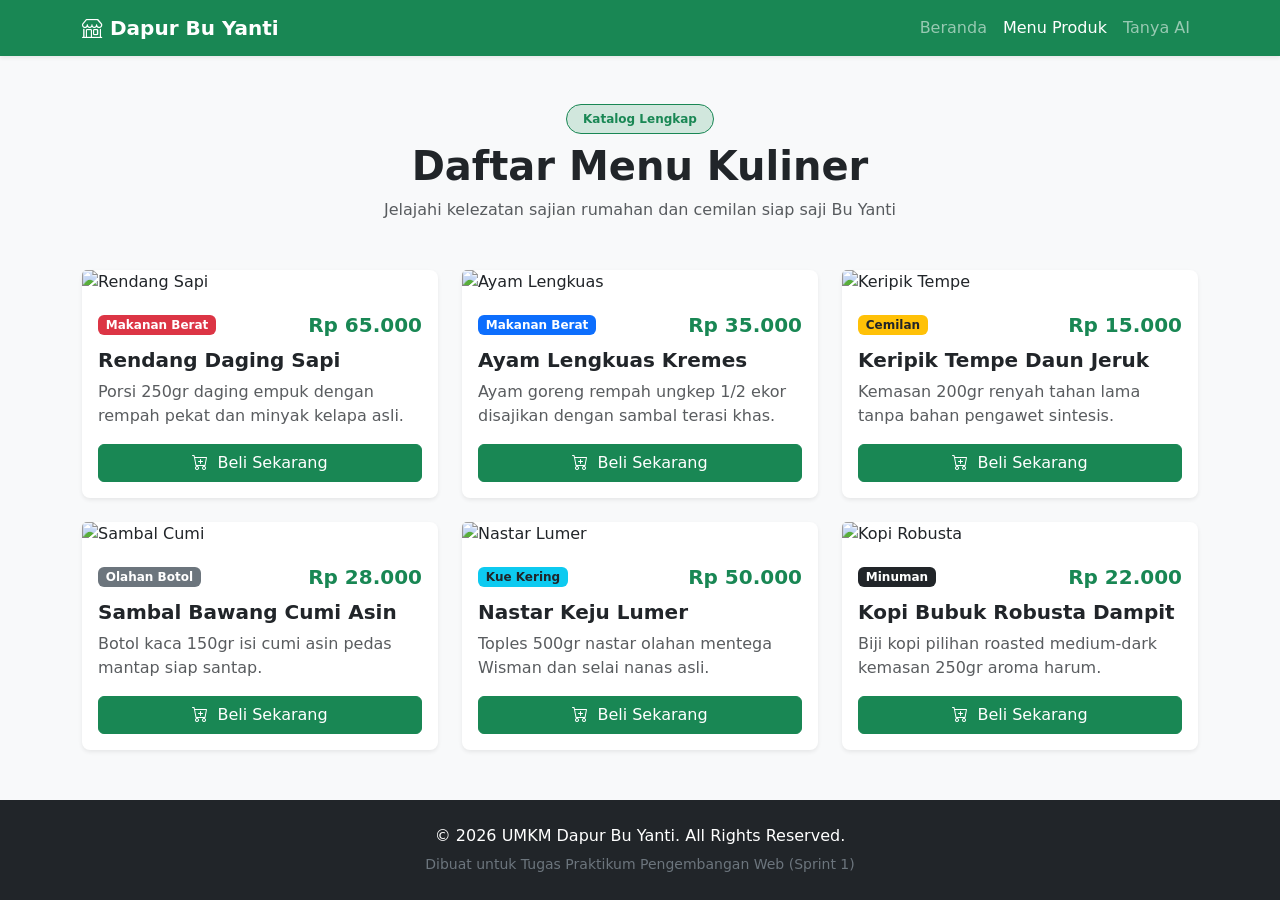
==== menu.html @ 07a36535 "Add home page layout dan custom styles" ====
<!DOCTYPE html>
<html lang="id">
<head>
    <meta charset="UTF-8">
    <meta name="viewport" content="width=device-width, initial-scale=1.0">
    <title>Dapur Bu Yanti - Menu Produk</title>
    <!-- Bootstrap 5 CDN CSS -->
    <link href="https://cdn.jsdelivr.net/npm/bootstrap@5.3.3/dist/css/bootstrap.min.css" rel="stylesheet">
    <!-- Bootstrap Icons -->
    <link rel="stylesheet" href="https://cdn.jsdelivr.net/npm/bootstrap-icons@1.11.3/font/bootstrap-icons.min.css">
    <!-- Custom CSS -->
    <link rel="stylesheet" href="style.css">
</head>
<body class="d-flex flex-column min-vh-100 bg-light">

    <!-- ======================================================== -->
    <!-- [NAVBAR IDENTIK - menu.html]                              -->
    <!-- Catatan: Class 'active' berpindah ke link Menu (menu.html)-->
    <!-- ======================================================== -->
    <header>
        <nav class="navbar navbar-expand-lg navbar-dark bg-success shadow-sm">
            <div class="container">
                <a class="navbar-brand fw-bold" href="index.html">
                    <i class="bi bi-shop me-2"></i>Dapur Bu Yanti
                </a>
                <button class="navbar-toggler" type="button" data-bs-toggle="collapse" data-bs-target="#navbarNav" aria-controls="navbarNav" aria-expanded="false" aria-label="Toggle navigation">
                    <span class="navbar-toggler-icon"></span>
                </button>
                <div class="collapse navbar-collapse" id="navbarNav">
                    <ul class="navbar-nav ms-auto">
                        <li class="nav-item">
                            <a class="nav-link" href="index.html">Beranda</a>
                        </li>
                        <li class="nav-item">
                            <a class="nav-link active" aria-current="page" href="menu.html">Menu Produk</a>
                        </li>
                        <li class="nav-item">
                            <a class="nav-link" href="tanya-ai.html">Tanya AI</a>
                        </li>
                    </ul>
                </div>
            </div>
        </nav>
    </header>

    <!-- Main Content -->
    <main class="flex-grow-1 container py-5">
        <div class="text-center mb-5">
            <span class="badge bg-success-subtle text-success border border-success px-3 py-2 rounded-pill fw-semibold">Katalog Lengkap</span>
            <h1 class="fw-bold mt-2 text-dark">Daftar Menu Kuliner</h1>
            <p class="text-muted">Jelajahi kelezatan sajian rumahan dan cemilan siap saji Bu Yanti</p>
        </div>

        <!-- Grid System Bootstrap (6 Item Produk Card) -->
        <div class="row g-4">
            <!-- Item 1 -->
            <div class="col-12 col-md-6 col-lg-4">
                <div class="card h-100 shadow-sm border-0 rounded-3">
                    <img src="https://images.unsplash.com/photo-1544025162-d76694265947?auto=format&fit=crop&w=600&q=80" class="card-img-top card-img-custom" alt="Rendang Sapi">
                    <div class="card-body d-flex flex-column">
                        <div class="d-flex justify-content-between align-items-center mb-2">
                            <span class="badge bg-danger">Makanan Berat</span>
                            <span class="fw-bold text-success fs-5">Rp 65.000</span>
                        </div>
                        <h5 class="card-title fw-bold">Rendang Daging Sapi</h5>
                        <p class="card-text text-muted flex-grow-1">Porsi 250gr daging empuk dengan rempah pekat dan minyak kelapa asli.</p>
                        <button class="btn btn-success w-100"><i class="bi bi-cart-plus me-1"></i> Beli Sekarang</button>
                    </div>
                </div>
            </div>

            <!-- Item 2 -->
            <div class="col-12 col-md-6 col-lg-4">
                <div class="card h-100 shadow-sm border-0 rounded-3">
                    <img src="https://images.unsplash.com/photo-1565557623262-b51c2513a641?auto=format&fit=crop&w=600&q=80" class="card-img-top card-img-custom" alt="Ayam Lengkuas">
                    <div class="card-body d-flex flex-column">
                        <div class="d-flex justify-content-between align-items-center mb-2">
                            <span class="badge bg-primary">Makanan Berat</span>
                            <span class="fw-bold text-success fs-5">Rp 35.000</span>
                        </div>
                        <h5 class="card-title fw-bold">Ayam Lengkuas Kremes</h5>
                        <p class="card-text text-muted flex-grow-1">Ayam goreng rempah ungkep 1/2 ekor disajikan dengan sambal terasi khas.</p>
                        <button class="btn btn-success w-100"><i class="bi bi-cart-plus me-1"></i> Beli Sekarang</button>
                    </div>
                </div>
            </div>

            <!-- Item 3 -->
            <div class="col-12 col-md-6 col-lg-4">
                <div class="card h-100 shadow-sm border-0 rounded-3">
                    <img src="https://images.unsplash.com/photo-1599488615731-7e5c2823ff28?auto=format&fit=crop&w=600&q=80" class="card-img-top card-img-custom" alt="Keripik Tempe">
                    <div class="card-body d-flex flex-column">
                        <div class="d-flex justify-content-between align-items-center mb-2">
                            <span class="badge bg-warning text-dark">Cemilan</span>
                            <span class="fw-bold text-success fs-5">Rp 15.000</span>
                        </div>
                        <h5 class="card-title fw-bold">Keripik Tempe Daun Jeruk</h5>
                        <p class="card-text text-muted flex-grow-1">Kemasan 200gr renyah tahan lama tanpa bahan pengawet sintesis.</p>
                        <button class="btn btn-success w-100"><i class="bi bi-cart-plus me-1"></i> Beli Sekarang</button>
                    </div>
                </div>
            </div>

            <!-- Item 4 -->
            <div class="col-12 col-md-6 col-lg-4">
                <div class="card h-100 shadow-sm border-0 rounded-3">
                    <img src="https://images.unsplash.com/photo-1541832676-9b763b0239ab?auto=format&fit=crop&w=600&q=80" class="card-img-top card-img-custom" alt="Sambal Cumi">
                    <div class="card-body d-flex flex-column">
                        <div class="d-flex justify-content-between align-items-center mb-2">
                            <span class="badge bg-secondary">Olahan Botol</span>
                            <span class="fw-bold text-success fs-5">Rp 28.000</span>
                        </div>
                        <h5 class="card-title fw-bold">Sambal Bawang Cumi Asin</h5>
                        <p class="card-text text-muted flex-grow-1">Botol kaca 150gr isi cumi asin pedas mantap siap santap.</p>
                        <button class="btn btn-success w-100"><i class="bi bi-cart-plus me-1"></i> Beli Sekarang</button>
                    </div>
                </div>
            </div>

            <!-- Item 5 -->
            <div class="col-12 col-md-6 col-lg-4">
                <div class="card h-100 shadow-sm border-0 rounded-3">
                    <img src="https://images.unsplash.com/photo-1509440159596-0249088772ff?auto=format&fit=crop&w=600&q=80" class="card-img-top card-img-custom" alt="Nastar Lumer">
                    <div class="card-body d-flex flex-column">
                        <div class="d-flex justify-content-between align-items-center mb-2">
                            <span class="badge bg-info text-dark">Kue Kering</span>
                            <span class="fw-bold text-success fs-5">Rp 50.000</span>
                        </div>
                        <h5 class="card-title fw-bold">Nastar Keju Lumer</h5>
                        <p class="card-text text-muted flex-grow-1">Toples 500gr nastar olahan mentega Wisman dan selai nanas asli.</p>
                        <button class="btn btn-success w-100"><i class="bi bi-cart-plus me-1"></i> Beli Sekarang</button>
                    </div>
                </div>
            </div>

            <!-- Item 6 -->
            <div class="col-12 col-md-6 col-lg-4">
                <div class="card h-100 shadow-sm border-0 rounded-3">
                    <img src="https://images.unsplash.com/photo-1514432324607-a09d9b4aefdd?auto=format&fit=crop&w=600&q=80" class="card-img-top card-img-custom" alt="Kopi Robusta">
                    <div class="card-body d-flex flex-column">
                        <div class="d-flex justify-content-between align-items-center mb-2">
                            <span class="badge bg-dark">Minuman</span>
                            <span class="fw-bold text-success fs-5">Rp 22.000</span>
                        </div>
                        <h5 class="card-title fw-bold">Kopi Bubuk Robusta Dampit</h5>
                        <p class="card-text text-muted flex-grow-1">Biji kopi pilihan roasted medium-dark kemasan 250gr aroma harum.</p>
                        <button class="btn btn-success w-100"><i class="bi bi-cart-plus me-1"></i> Beli Sekarang</button>
                    </div>
                </div>
            </div>
        </div>
    </main>

    <!-- Footer -->
    <footer class="bg-dark text-white py-4 mt-auto">
        <div class="container text-center">
            <p class="mb-1">&copy; 2026 UMKM Dapur Bu Yanti. All Rights Reserved.</p>
            <small class="text-secondary">Dibuat untuk Tugas Praktikum Pengembangan Web (Sprint 1)</small>
        </div>
    </footer>

    <!-- Bootstrap 5 Bundle JS -->
    <script src="https://cdn.jsdelivr.net/npm/bootstrap@5.3.3/dist/js/bootstrap.bundle.min.js"></script>
</body>
</html>
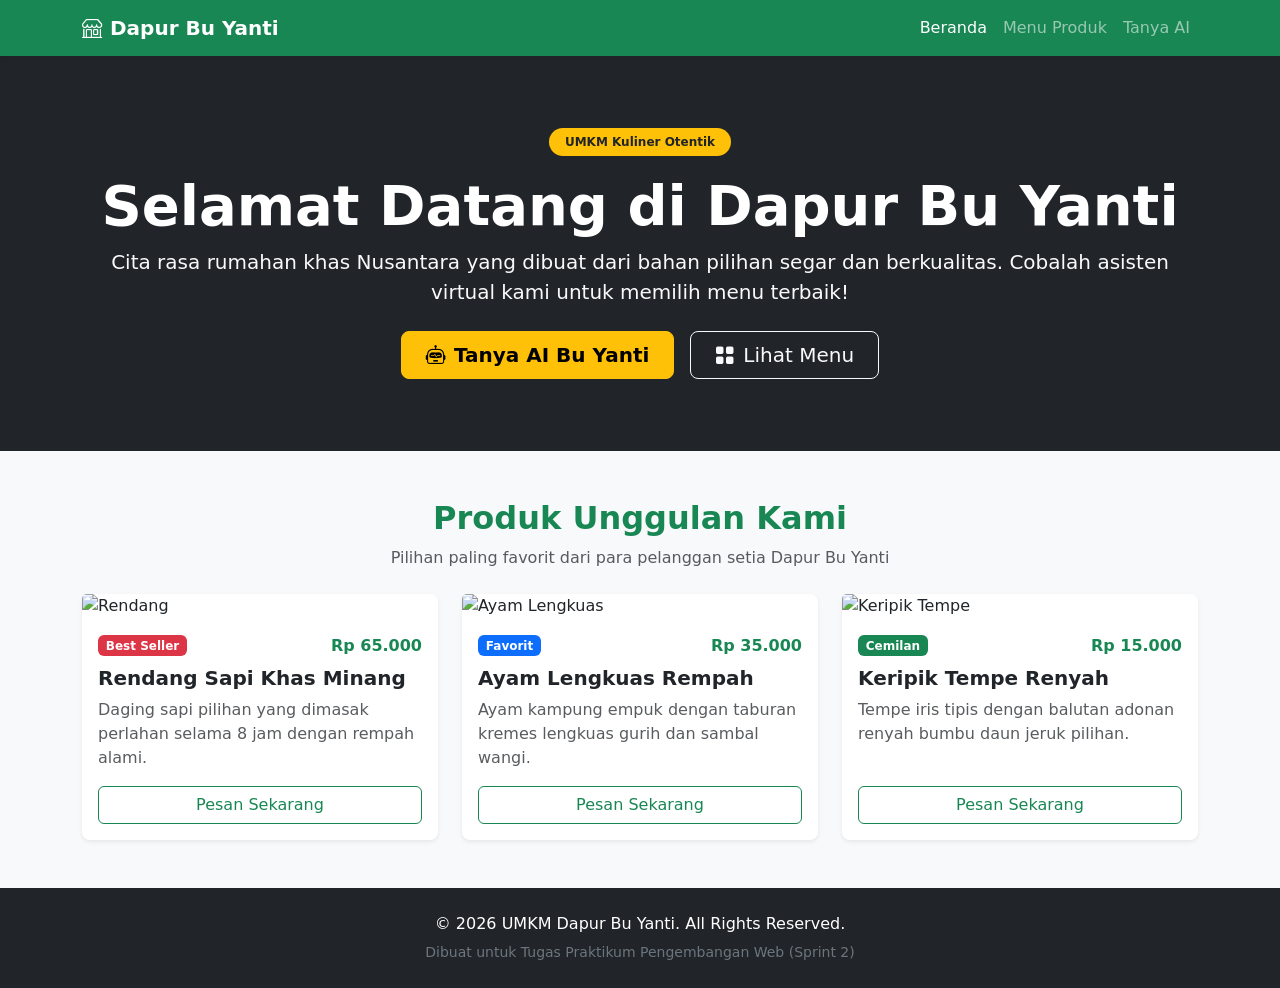
==== commit 0eff4f7e: "menambahkan tombol Back to Top dan panggil script.js" ====
--- a/menu.html
+++ b/menu.html
@@ -3,40 +3,28 @@
 <head>
     <meta charset="UTF-8">
     <meta name="viewport" content="width=device-width, initial-scale=1.0">
-    <title>Dapur Bu Yanti - Menu Produk</title>
-    <!-- Bootstrap 5 CDN CSS -->
+    <title>Dapur Bu Yanti - Beranda</title>
     <link href="https://cdn.jsdelivr.net/npm/bootstrap@5.3.3/dist/css/bootstrap.min.css" rel="stylesheet">
-    <!-- Bootstrap Icons -->
     <link rel="stylesheet" href="https://cdn.jsdelivr.net/npm/bootstrap-icons@1.11.3/font/bootstrap-icons.min.css">
-    <!-- Custom CSS -->
     <link rel="stylesheet" href="style.css">
 </head>
-<body class="d-flex flex-column min-vh-100 bg-light">
+<body class="d-flex flex-column min-vh-100 bg-light position-relative">
 
-    <!-- ======================================================== -->
-    <!-- [NAVBAR IDENTIK - menu.html]                              -->
-    <!-- Catatan: Class 'active' berpindah ke link Menu (menu.html)-->
-    <!-- ======================================================== -->
+    <!-- Header & Navbar Identik -->
     <header>
         <nav class="navbar navbar-expand-lg navbar-dark bg-success shadow-sm">
             <div class="container">
                 <a class="navbar-brand fw-bold" href="index.html">
                     <i class="bi bi-shop me-2"></i>Dapur Bu Yanti
                 </a>
-                <button class="navbar-toggler" type="button" data-bs-toggle="collapse" data-bs-target="#navbarNav" aria-controls="navbarNav" aria-expanded="false" aria-label="Toggle navigation">
+                <button class="navbar-toggler" type="button" data-bs-toggle="collapse" data-bs-target="#navbarNav">
                     <span class="navbar-toggler-icon"></span>
                 </button>
                 <div class="collapse navbar-collapse" id="navbarNav">
                     <ul class="navbar-nav ms-auto">
-                        <li class="nav-item">
-                            <a class="nav-link" href="index.html">Beranda</a>
-                        </li>
-                        <li class="nav-item">
-                            <a class="nav-link active" aria-current="page" href="menu.html">Menu Produk</a>
-                        </li>
-                        <li class="nav-item">
-                            <a class="nav-link" href="tanya-ai.html">Tanya AI</a>
-                        </li>
+                        <li class="nav-item"><a class="nav-link active" aria-current="page" href="index.html">Beranda</a></li>
+                        <li class="nav-item"><a class="nav-link" href="menu.html">Menu Produk</a></li>
+                        <li class="nav-item"><a class="nav-link" href="tanya-ai.html">Tanya AI</a></li>
                     </ul>
                 </div>
             </div>
@@ -44,122 +32,96 @@
     </header>
 
     <!-- Main Content -->
-    <main class="flex-grow-1 container py-5">
-        <div class="text-center mb-5">
-            <span class="badge bg-success-subtle text-success border border-success px-3 py-2 rounded-pill fw-semibold">Katalog Lengkap</span>
-            <h1 class="fw-bold mt-2 text-dark">Daftar Menu Kuliner</h1>
-            <p class="text-muted">Jelajahi kelezatan sajian rumahan dan cemilan siap saji Bu Yanti</p>
-        </div>
+    <main class="flex-grow-1">
+        <!-- Hero Section -->
+        <section class="bg-dark text-white text-center py-5 hero-bg">
+            <div class="container py-4">
+                <span class="badge bg-warning text-dark px-3 py-2 rounded-pill mb-3 fw-semibold">UMKM Kuliner Otentik</span>
+                <h1 class="display-4 fw-bold">Selamat Datang di Dapur Bu Yanti</h1>
+                <p class="lead text-light max-w-600 mx-auto mb-4">
+                    Cita rasa rumahan khas Nusantara yang dibuat dari bahan pilihan segar dan berkualitas. Cobalah asisten virtual kami untuk memilih menu terbaik!
+                </p>
+                <div class="d-flex justify-content-center gap-3">
+                    <a href="tanya-ai.html" class="btn btn-warning btn-lg fw-bold px-4">
+                        <i class="bi bi-robot me-2"></i>Tanya AI Bu Yanti
+                    </a>
+                    <a href="menu.html" class="btn btn-outline-light btn-lg px-4">
+                        <i class="bi bi-grid-fill me-2"></i>Lihat Menu
+                    </a>
+                </div>
+            </div>
+        </section>
 
-        <!-- Grid System Bootstrap (6 Item Produk Card) -->
-        <div class="row g-4">
-            <!-- Item 1 -->
-            <div class="col-12 col-md-6 col-lg-4">
-                <div class="card h-100 shadow-sm border-0 rounded-3">
-                    <img src="https://images.unsplash.com/photo-1544025162-d76694265947?auto=format&fit=crop&w=600&q=80" class="card-img-top card-img-custom" alt="Rendang Sapi">
-                    <div class="card-body d-flex flex-column">
-                        <div class="d-flex justify-content-between align-items-center mb-2">
-                            <span class="badge bg-danger">Makanan Berat</span>
-                            <span class="fw-bold text-success fs-5">Rp 65.000</span>
+        <!-- Preview 3 Produk Unggulan -->
+        <section class="container my-5">
+            <div class="text-center mb-4">
+                <h2 class="fw-bold text-success">Produk Unggulan Kami</h2>
+                <p class="text-muted">Pilihan paling favorit dari para pelanggan setia Dapur Bu Yanti</p>
+            </div>
+
+            <div class="row g-4">
+                <div class="col-12 col-md-4">
+                    <div class="card h-100 shadow-sm border-0 rounded-3">
+                        <img src="https://images.unsplash.com/photo-1544025162-d76694265947?auto=format&fit=crop&w=600&q=80" class="card-img-top card-img-custom" alt="Rendang">
+                        <div class="card-body d-flex flex-column">
+                            <div class="d-flex justify-content-between align-items-center mb-2">
+                                <span class="badge bg-danger">Best Seller</span>
+                                <span class="fw-bold text-success">Rp 65.000</span>
+                            </div>
+                            <h5 class="card-title fw-bold">Rendang Sapi Khas Minang</h5>
+                            <p class="card-text text-muted flex-grow-1">Daging sapi pilihan yang dimasak perlahan selama 8 jam dengan rempah alami.</p>
+                            <a href="menu.html" class="btn btn-outline-success w-100">Pesan Sekarang</a>
                         </div>
-                        <h5 class="card-title fw-bold">Rendang Daging Sapi</h5>
-                        <p class="card-text text-muted flex-grow-1">Porsi 250gr daging empuk dengan rempah pekat dan minyak kelapa asli.</p>
-                        <button class="btn btn-success w-100"><i class="bi bi-cart-plus me-1"></i> Beli Sekarang</button>
+                    </div>
+                </div>
+
+                <div class="col-12 col-md-4">
+                    <div class="card h-100 shadow-sm border-0 rounded-3">
+                        <img src="https://images.unsplash.com/photo-1565557623262-b51c2513a641?auto=format&fit=crop&w=600&q=80" class="card-img-top card-img-custom" alt="Ayam Lengkuas">
+                        <div class="card-body d-flex flex-column">
+                            <div class="d-flex justify-content-between align-items-center mb-2">
+                                <span class="badge bg-primary">Favorit</span>
+                                <span class="fw-bold text-success">Rp 35.000</span>
+                            </div>
+                            <h5 class="card-title fw-bold">Ayam Lengkuas Rempah</h5>
+                            <p class="card-text text-muted flex-grow-1">Ayam kampung empuk dengan taburan kremes lengkuas gurih dan sambal wangi.</p>
+                            <a href="menu.html" class="btn btn-outline-success w-100">Pesan Sekarang</a>
+                        </div>
+                    </div>
+                </div>
+
+                <div class="col-12 col-md-4">
+                    <div class="card h-100 shadow-sm border-0 rounded-3">
+                        <img src="https://images.unsplash.com/photo-1599488615731-7e5c2823ff28?auto=format&fit=crop&w=600&q=80" class="card-img-top card-img-custom" alt="Keripik Tempe">
+                        <div class="card-body d-flex flex-column">
+                            <div class="d-flex justify-content-between align-items-center mb-2">
+                                <span class="badge bg-success">Cemilan</span>
+                                <span class="fw-bold text-success">Rp 15.000</span>
+                            </div>
+                            <h5 class="card-title fw-bold">Keripik Tempe Renyah</h5>
+                            <p class="card-text text-muted flex-grow-1">Tempe iris tipis dengan balutan adonan renyah bumbu daun jeruk pilihan.</p>
+                            <a href="menu.html" class="btn btn-outline-success w-100">Pesan Sekarang</a>
+                        </div>
                     </div>
                 </div>
             </div>
+        </section>
+    </main>
 
-            <!-- Item 2 -->
-            <div class="col-12 col-md-6 col-lg-4">
-                <div class="card h-100 shadow-sm border-0 rounded-3">
-                    <img src="https://images.unsplash.com/photo-1565557623262-b51c2513a641?auto=format&fit=crop&w=600&q=80" class="card-img-top card-img-custom" alt="Ayam Lengkuas">
-                    <div class="card-body d-flex flex-column">
-                        <div class="d-flex justify-content-between align-items-center mb-2">
-                            <span class="badge bg-primary">Makanan Berat</span>
-                            <span class="fw-bold text-success fs-5">Rp 35.000</span>
-                        </div>
-                        <h5 class="card-title fw-bold">Ayam Lengkuas Kremes</h5>
-                        <p class="card-text text-muted flex-grow-1">Ayam goreng rempah ungkep 1/2 ekor disajikan dengan sambal terasi khas.</p>
-                        <button class="btn btn-success w-100"><i class="bi bi-cart-plus me-1"></i> Beli Sekarang</button>
-                    </div>
-                </div>
-            </div>
-
-            <!-- Item 3 -->
-            <div class="col-12 col-md-6 col-lg-4">
-                <div class="card h-100 shadow-sm border-0 rounded-3">
-                    <img src="https://images.unsplash.com/photo-1599488615731-7e5c2823ff28?auto=format&fit=crop&w=600&q=80" class="card-img-top card-img-custom" alt="Keripik Tempe">
-                    <div class="card-body d-flex flex-column">
-                        <div class="d-flex justify-content-between align-items-center mb-2">
-                            <span class="badge bg-warning text-dark">Cemilan</span>
-                            <span class="fw-bold text-success fs-5">Rp 15.000</span>
-                        </div>
-                        <h5 class="card-title fw-bold">Keripik Tempe Daun Jeruk</h5>
-                        <p class="card-text text-muted flex-grow-1">Kemasan 200gr renyah tahan lama tanpa bahan pengawet sintesis.</p>
-                        <button class="btn btn-success w-100"><i class="bi bi-cart-plus me-1"></i> Beli Sekarang</button>
-                    </div>
-                </div>
-            </div>
-
-            <!-- Item 4 -->
-            <div class="col-12 col-md-6 col-lg-4">
-                <div class="card h-100 shadow-sm border-0 rounded-3">
-                    <img src="https://images.unsplash.com/photo-1541832676-9b763b0239ab?auto=format&fit=crop&w=600&q=80" class="card-img-top card-img-custom" alt="Sambal Cumi">
-                    <div class="card-body d-flex flex-column">
-                        <div class="d-flex justify-content-between align-items-center mb-2">
-                            <span class="badge bg-secondary">Olahan Botol</span>
-                            <span class="fw-bold text-success fs-5">Rp 28.000</span>
-                        </div>
-                        <h5 class="card-title fw-bold">Sambal Bawang Cumi Asin</h5>
-                        <p class="card-text text-muted flex-grow-1">Botol kaca 150gr isi cumi asin pedas mantap siap santap.</p>
-                        <button class="btn btn-success w-100"><i class="bi bi-cart-plus me-1"></i> Beli Sekarang</button>
-                    </div>
-                </div>
-            </div>
-
-            <!-- Item 5 -->
-            <div class="col-12 col-md-6 col-lg-4">
-                <div class="card h-100 shadow-sm border-0 rounded-3">
-                    <img src="https://images.unsplash.com/photo-1509440159596-0249088772ff?auto=format&fit=crop&w=600&q=80" class="card-img-top card-img-custom" alt="Nastar Lumer">
-                    <div class="card-body d-flex flex-column">
-                        <div class="d-flex justify-content-between align-items-center mb-2">
-                            <span class="badge bg-info text-dark">Kue Kering</span>
-                            <span class="fw-bold text-success fs-5">Rp 50.000</span>
-                        </div>
-                        <h5 class="card-title fw-bold">Nastar Keju Lumer</h5>
-                        <p class="card-text text-muted flex-grow-1">Toples 500gr nastar olahan mentega Wisman dan selai nanas asli.</p>
-                        <button class="btn btn-success w-100"><i class="bi bi-cart-plus me-1"></i> Beli Sekarang</button>
-                    </div>
-                </div>
-            </div>
-
-            <!-- Item 6 -->
-            <div class="col-12 col-md-6 col-lg-4">
-                <div class="card h-100 shadow-sm border-0 rounded-3">
-                    <img src="https://images.unsplash.com/photo-1514432324607-a09d9b4aefdd?auto=format&fit=crop&w=600&q=80" class="card-img-top card-img-custom" alt="Kopi Robusta">
-                    <div class="card-body d-flex flex-column">
-                        <div class="d-flex justify-content-between align-items-center mb-2">
-                            <span class="badge bg-dark">Minuman</span>
-                            <span class="fw-bold text-success fs-5">Rp 22.000</span>
-                        </div>
-                        <h5 class="card-title fw-bold">Kopi Bubuk Robusta Dampit</h5>
-                        <p class="card-text text-muted flex-grow-1">Biji kopi pilihan roasted medium-dark kemasan 250gr aroma harum.</p>
-                        <button class="btn btn-success w-100"><i class="bi bi-cart-plus me-1"></i> Beli Sekarang</button>
-                    </div>
-                </div>
-            </div>
-        </div>
-    </main>
+    <!-- Tombol Kembali Ke Atas (Interaksi JS Ringan) -->
+    <button id="backToTopBtn" class="btn btn-success rounded-circle position-fixed bottom-0 end-0 m-4 shadow d-none" style="z-index: 1000; width: 50px; height: 50px;">
+        <i class="bi bi-arrow-up fs-5"></i>
+    </button>
 
     <!-- Footer -->
     <footer class="bg-dark text-white py-4 mt-auto">
         <div class="container text-center">
             <p class="mb-1">&copy; 2026 UMKM Dapur Bu Yanti. All Rights Reserved.</p>
-            <small class="text-secondary">Dibuat untuk Tugas Praktikum Pengembangan Web (Sprint 1)</small>
+            <small class="text-secondary">Dibuat untuk Tugas Praktikum Pengembangan Web (Sprint 2)</small>
         </div>
     </footer>
 
-    <!-- Bootstrap 5 Bundle JS -->
     <script src="https://cdn.jsdelivr.net/npm/bootstrap@5.3.3/dist/js/bootstrap.bundle.min.js"></script>
+    <script src="script.js"></script>
 </body>
 </html>
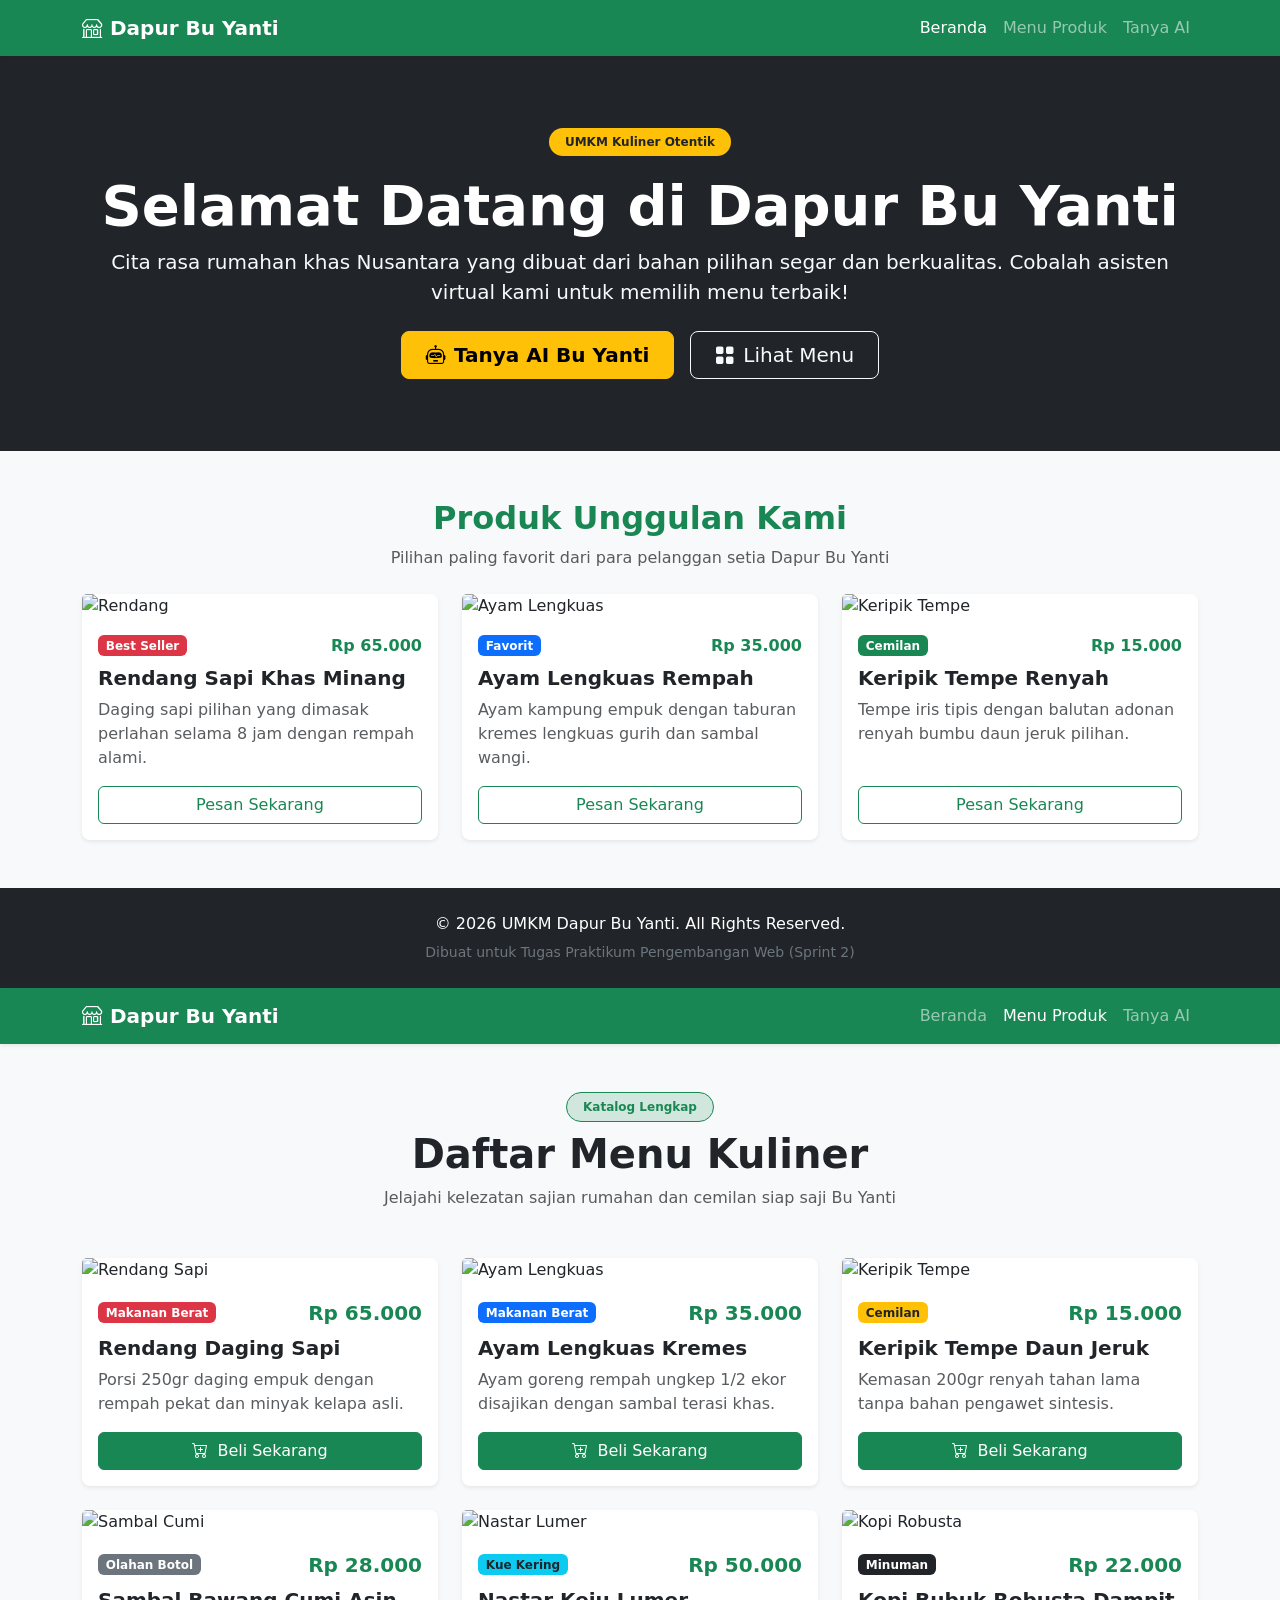
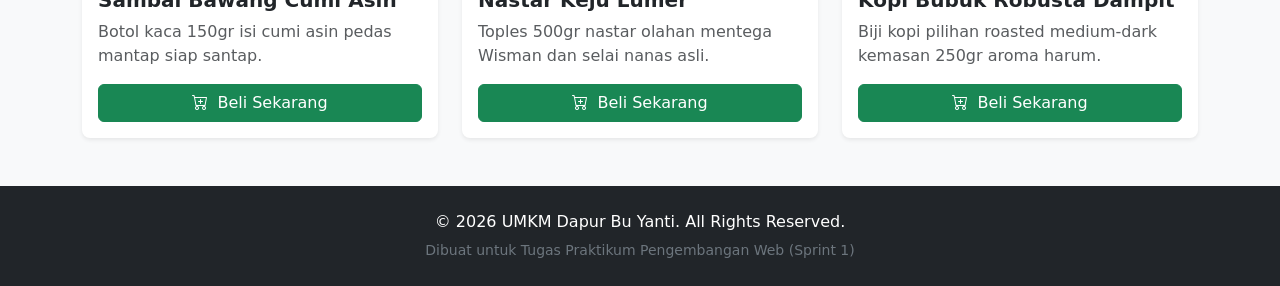
==== commit bfe7d585: "Tambahkan tombol Back to Top dan panggil script.js pada index" ====
--- a/menu.html
+++ b/menu.html
@@ -1,4 +1,23 @@
 <!DOCTYPE html>
+<html lang="id">
+<head>
+    <meta charset="UTF-8">
+    <meta name="viewport" content="width=device-width, initial-scale=1.0">
+    <title>Dapur Bu Yanti - Menu Produk</title>
+    <!-- Bootstrap 5 CDN CSS -->
+    <link href="https://cdn.jsdelivr.net/npm/bootstrap@5.3.3/dist/css/bootstrap.min.css" rel="stylesheet">
+    <!-- Bootstrap Icons -->
+    <link rel="stylesheet" href="https://cdn.jsdelivr.net/npm/bootstrap-icons@1.11.3/font/bootstrap-icons.min.css">
+    <!-- Custom CSS -->
+    <link rel="stylesheet" href="style.css">
+</head>
+<body class="d-flex flex-column min-vh-100 bg-light">
+
+    <!-- ======================================================== -->
+    <!-- [NAVBAR IDENTIK - menu.html]                              -->
+    <!-- Catatan: Class 'active' berpindah ke link Menu (menu.html)-->
+    <!-- ======================================================== -->
+    <header><!DOCTYPE html>
 <html lang="id">
 <head>
     <meta charset="UTF-8">
@@ -124,4 +143,149 @@
     <script src="https://cdn.jsdelivr.net/npm/bootstrap@5.3.3/dist/js/bootstrap.bundle.min.js"></script>
     <script src="script.js"></script>
 </body>
+</html>
+        <nav class="navbar navbar-expand-lg navbar-dark bg-success shadow-sm">
+            <div class="container">
+                <a class="navbar-brand fw-bold" href="index.html">
+                    <i class="bi bi-shop me-2"></i>Dapur Bu Yanti
+                </a>
+                <button class="navbar-toggler" type="button" data-bs-toggle="collapse" data-bs-target="#navbarNav" aria-controls="navbarNav" aria-expanded="false" aria-label="Toggle navigation">
+                    <span class="navbar-toggler-icon"></span>
+                </button>
+                <div class="collapse navbar-collapse" id="navbarNav">
+                    <ul class="navbar-nav ms-auto">
+                        <li class="nav-item">
+                            <a class="nav-link" href="index.html">Beranda</a>
+                        </li>
+                        <li class="nav-item">
+                            <a class="nav-link active" aria-current="page" href="menu.html">Menu Produk</a>
+                        </li>
+                        <li class="nav-item">
+                            <a class="nav-link" href="tanya-ai.html">Tanya AI</a>
+                        </li>
+                    </ul>
+                </div>
+            </div>
+        </nav>
+    </header>
+
+    <!-- Main Content -->
+    <main class="flex-grow-1 container py-5">
+        <div class="text-center mb-5">
+            <span class="badge bg-success-subtle text-success border border-success px-3 py-2 rounded-pill fw-semibold">Katalog Lengkap</span>
+            <h1 class="fw-bold mt-2 text-dark">Daftar Menu Kuliner</h1>
+            <p class="text-muted">Jelajahi kelezatan sajian rumahan dan cemilan siap saji Bu Yanti</p>
+        </div>
+
+        <!-- Grid System Bootstrap (6 Item Produk Card) -->
+        <div class="row g-4">
+            <!-- Item 1 -->
+            <div class="col-12 col-md-6 col-lg-4">
+                <div class="card h-100 shadow-sm border-0 rounded-3">
+                    <img src="https://images.unsplash.com/photo-1544025162-d76694265947?auto=format&fit=crop&w=600&q=80" class="card-img-top card-img-custom" alt="Rendang Sapi">
+                    <div class="card-body d-flex flex-column">
+                        <div class="d-flex justify-content-between align-items-center mb-2">
+                            <span class="badge bg-danger">Makanan Berat</span>
+                            <span class="fw-bold text-success fs-5">Rp 65.000</span>
+                        </div>
+                        <h5 class="card-title fw-bold">Rendang Daging Sapi</h5>
+                        <p class="card-text text-muted flex-grow-1">Porsi 250gr daging empuk dengan rempah pekat dan minyak kelapa asli.</p>
+                        <button class="btn btn-success w-100"><i class="bi bi-cart-plus me-1"></i> Beli Sekarang</button>
+                    </div>
+                </div>
+            </div>
+
+            <!-- Item 2 -->
+            <div class="col-12 col-md-6 col-lg-4">
+                <div class="card h-100 shadow-sm border-0 rounded-3">
+                    <img src="https://images.unsplash.com/photo-1565557623262-b51c2513a641?auto=format&fit=crop&w=600&q=80" class="card-img-top card-img-custom" alt="Ayam Lengkuas">
+                    <div class="card-body d-flex flex-column">
+                        <div class="d-flex justify-content-between align-items-center mb-2">
+                            <span class="badge bg-primary">Makanan Berat</span>
+                            <span class="fw-bold text-success fs-5">Rp 35.000</span>
+                        </div>
+                        <h5 class="card-title fw-bold">Ayam Lengkuas Kremes</h5>
+                        <p class="card-text text-muted flex-grow-1">Ayam goreng rempah ungkep 1/2 ekor disajikan dengan sambal terasi khas.</p>
+                        <button class="btn btn-success w-100"><i class="bi bi-cart-plus me-1"></i> Beli Sekarang</button>
+                    </div>
+                </div>
+            </div>
+
+            <!-- Item 3 -->
+            <div class="col-12 col-md-6 col-lg-4">
+                <div class="card h-100 shadow-sm border-0 rounded-3">
+                    <img src="https://images.unsplash.com/photo-1599488615731-7e5c2823ff28?auto=format&fit=crop&w=600&q=80" class="card-img-top card-img-custom" alt="Keripik Tempe">
+                    <div class="card-body d-flex flex-column">
+                        <div class="d-flex justify-content-between align-items-center mb-2">
+                            <span class="badge bg-warning text-dark">Cemilan</span>
+                            <span class="fw-bold text-success fs-5">Rp 15.000</span>
+                        </div>
+                        <h5 class="card-title fw-bold">Keripik Tempe Daun Jeruk</h5>
+                        <p class="card-text text-muted flex-grow-1">Kemasan 200gr renyah tahan lama tanpa bahan pengawet sintesis.</p>
+                        <button class="btn btn-success w-100"><i class="bi bi-cart-plus me-1"></i> Beli Sekarang</button>
+                    </div>
+                </div>
+            </div>
+
+            <!-- Item 4 -->
+            <div class="col-12 col-md-6 col-lg-4">
+                <div class="card h-100 shadow-sm border-0 rounded-3">
+                    <img src="https://images.unsplash.com/photo-1541832676-9b763b0239ab?auto=format&fit=crop&w=600&q=80" class="card-img-top card-img-custom" alt="Sambal Cumi">
+                    <div class="card-body d-flex flex-column">
+                        <div class="d-flex justify-content-between align-items-center mb-2">
+                            <span class="badge bg-secondary">Olahan Botol</span>
+                            <span class="fw-bold text-success fs-5">Rp 28.000</span>
+                        </div>
+                        <h5 class="card-title fw-bold">Sambal Bawang Cumi Asin</h5>
+                        <p class="card-text text-muted flex-grow-1">Botol kaca 150gr isi cumi asin pedas mantap siap santap.</p>
+                        <button class="btn btn-success w-100"><i class="bi bi-cart-plus me-1"></i> Beli Sekarang</button>
+                    </div>
+                </div>
+            </div>
+
+            <!-- Item 5 -->
+            <div class="col-12 col-md-6 col-lg-4">
+                <div class="card h-100 shadow-sm border-0 rounded-3">
+                    <img src="https://images.unsplash.com/photo-1509440159596-0249088772ff?auto=format&fit=crop&w=600&q=80" class="card-img-top card-img-custom" alt="Nastar Lumer">
+                    <div class="card-body d-flex flex-column">
+                        <div class="d-flex justify-content-between align-items-center mb-2">
+                            <span class="badge bg-info text-dark">Kue Kering</span>
+                            <span class="fw-bold text-success fs-5">Rp 50.000</span>
+                        </div>
+                        <h5 class="card-title fw-bold">Nastar Keju Lumer</h5>
+                        <p class="card-text text-muted flex-grow-1">Toples 500gr nastar olahan mentega Wisman dan selai nanas asli.</p>
+                        <button class="btn btn-success w-100"><i class="bi bi-cart-plus me-1"></i> Beli Sekarang</button>
+                    </div>
+                </div>
+            </div>
+
+            <!-- Item 6 -->
+            <div class="col-12 col-md-6 col-lg-4">
+                <div class="card h-100 shadow-sm border-0 rounded-3">
+                    <img src="https://images.unsplash.com/photo-1514432324607-a09d9b4aefdd?auto=format&fit=crop&w=600&q=80" class="card-img-top card-img-custom" alt="Kopi Robusta">
+                    <div class="card-body d-flex flex-column">
+                        <div class="d-flex justify-content-between align-items-center mb-2">
+                            <span class="badge bg-dark">Minuman</span>
+                            <span class="fw-bold text-success fs-5">Rp 22.000</span>
+                        </div>
+                        <h5 class="card-title fw-bold">Kopi Bubuk Robusta Dampit</h5>
+                        <p class="card-text text-muted flex-grow-1">Biji kopi pilihan roasted medium-dark kemasan 250gr aroma harum.</p>
+                        <button class="btn btn-success w-100"><i class="bi bi-cart-plus me-1"></i> Beli Sekarang</button>
+                    </div>
+                </div>
+            </div>
+        </div>
+    </main>
+
+    <!-- Footer -->
+    <footer class="bg-dark text-white py-4 mt-auto">
+        <div class="container text-center">
+            <p class="mb-1">&copy; 2026 UMKM Dapur Bu Yanti. All Rights Reserved.</p>
+            <small class="text-secondary">Dibuat untuk Tugas Praktikum Pengembangan Web (Sprint 1)</small>
+        </div>
+    </footer>
+
+    <!-- Bootstrap 5 Bundle JS -->
+    <script src="https://cdn.jsdelivr.net/npm/bootstrap@5.3.3/dist/js/bootstrap.bundle.min.js"></script>
+</body>
 </html>
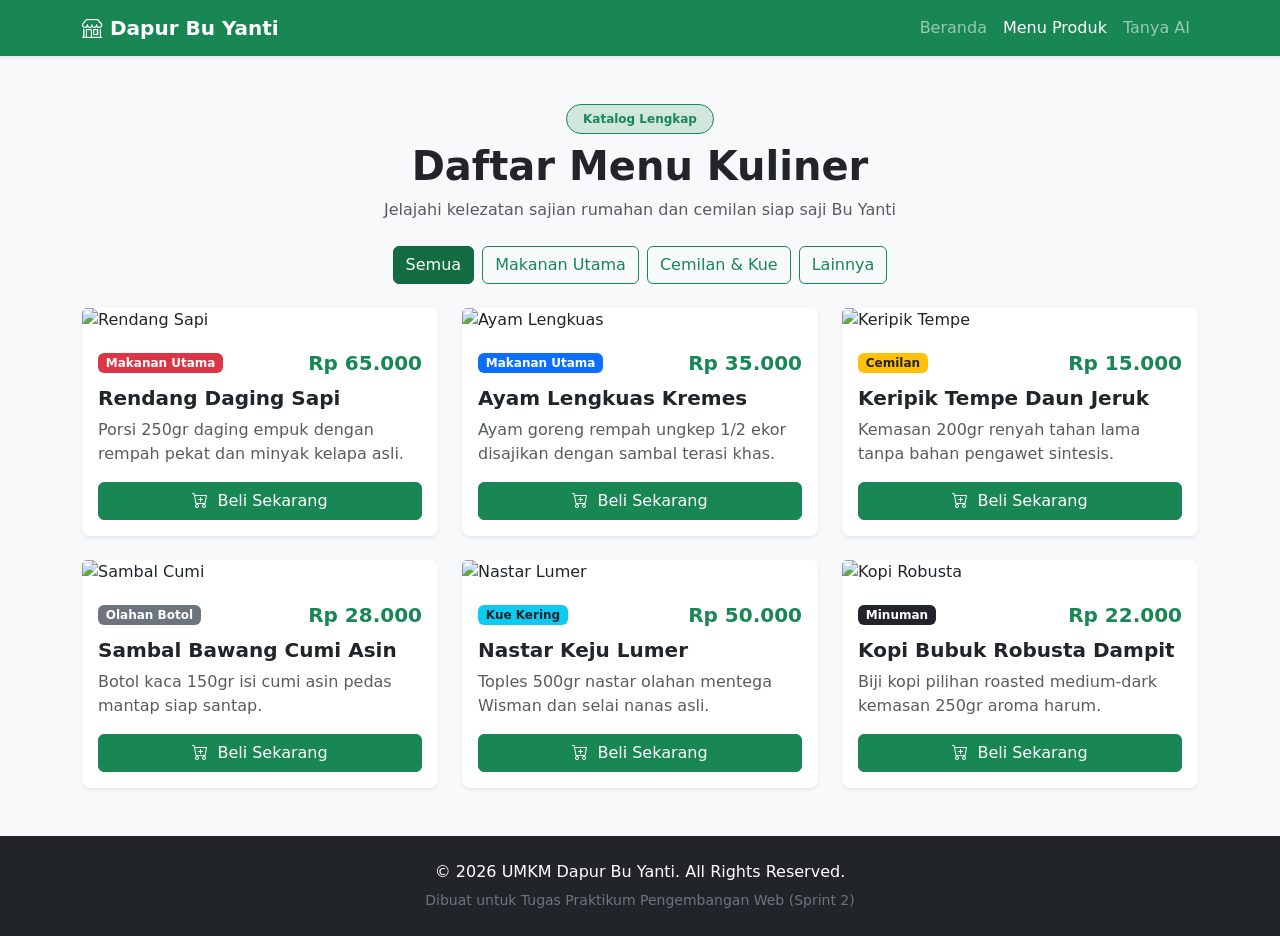
==== commit 2c3211ae: "menambahkan Tombol Filter Kategori dan atribut data-category pada tiap item card" ====
--- a/menu.html
+++ b/menu.html
@@ -4,32 +4,12 @@
     <meta charset="UTF-8">
     <meta name="viewport" content="width=device-width, initial-scale=1.0">
     <title>Dapur Bu Yanti - Menu Produk</title>
-    <!-- Bootstrap 5 CDN CSS -->
     <link href="https://cdn.jsdelivr.net/npm/bootstrap@5.3.3/dist/css/bootstrap.min.css" rel="stylesheet">
-    <!-- Bootstrap Icons -->
     <link rel="stylesheet" href="https://cdn.jsdelivr.net/npm/bootstrap-icons@1.11.3/font/bootstrap-icons.min.css">
-    <!-- Custom CSS -->
     <link rel="stylesheet" href="style.css">
 </head>
 <body class="d-flex flex-column min-vh-100 bg-light">
 
-    <!-- ======================================================== -->
-    <!-- [NAVBAR IDENTIK - menu.html]                              -->
-    <!-- Catatan: Class 'active' berpindah ke link Menu (menu.html)-->
-    <!-- ======================================================== -->
-    <header><!DOCTYPE html>
-<html lang="id">
-<head>
-    <meta charset="UTF-8">
-    <meta name="viewport" content="width=device-width, initial-scale=1.0">
-    <title>Dapur Bu Yanti - Beranda</title>
-    <link href="https://cdn.jsdelivr.net/npm/bootstrap@5.3.3/dist/css/bootstrap.min.css" rel="stylesheet">
-    <link rel="stylesheet" href="https://cdn.jsdelivr.net/npm/bootstrap-icons@1.11.3/font/bootstrap-icons.min.css">
-    <link rel="stylesheet" href="style.css">
-</head>
-<body class="d-flex flex-column min-vh-100 bg-light position-relative">
-
-    <!-- Header & Navbar Identik -->
     <header>
         <nav class="navbar navbar-expand-lg navbar-dark bg-success shadow-sm">
             <div class="container">
@@ -41,8 +21,8 @@
                 </button>
                 <div class="collapse navbar-collapse" id="navbarNav">
                     <ul class="navbar-nav ms-auto">
-                        <li class="nav-item"><a class="nav-link active" aria-current="page" href="index.html">Beranda</a></li>
-                        <li class="nav-item"><a class="nav-link" href="menu.html">Menu Produk</a></li>
+                        <li class="nav-item"><a class="nav-link" href="index.html">Beranda</a></li>
+                        <li class="nav-item"><a class="nav-link active" aria-current="page" href="menu.html">Menu Produk</a></li>
                         <li class="nav-item"><a class="nav-link" href="tanya-ai.html">Tanya AI</a></li>
                     </ul>
                 </div>
@@ -50,142 +30,30 @@
         </nav>
     </header>
 
-    <!-- Main Content -->
-    <main class="flex-grow-1">
-        <!-- Hero Section -->
-        <section class="bg-dark text-white text-center py-5 hero-bg">
-            <div class="container py-4">
-                <span class="badge bg-warning text-dark px-3 py-2 rounded-pill mb-3 fw-semibold">UMKM Kuliner Otentik</span>
-                <h1 class="display-4 fw-bold">Selamat Datang di Dapur Bu Yanti</h1>
-                <p class="lead text-light max-w-600 mx-auto mb-4">
-                    Cita rasa rumahan khas Nusantara yang dibuat dari bahan pilihan segar dan berkualitas. Cobalah asisten virtual kami untuk memilih menu terbaik!
-                </p>
-                <div class="d-flex justify-content-center gap-3">
-                    <a href="tanya-ai.html" class="btn btn-warning btn-lg fw-bold px-4">
-                        <i class="bi bi-robot me-2"></i>Tanya AI Bu Yanti
-                    </a>
-                    <a href="menu.html" class="btn btn-outline-light btn-lg px-4">
-                        <i class="bi bi-grid-fill me-2"></i>Lihat Menu
-                    </a>
-                </div>
-            </div>
-        </section>
-
-        <!-- Preview 3 Produk Unggulan -->
-        <section class="container my-5">
-            <div class="text-center mb-4">
-                <h2 class="fw-bold text-success">Produk Unggulan Kami</h2>
-                <p class="text-muted">Pilihan paling favorit dari para pelanggan setia Dapur Bu Yanti</p>
-            </div>
-
-            <div class="row g-4">
-                <div class="col-12 col-md-4">
-                    <div class="card h-100 shadow-sm border-0 rounded-3">
-                        <img src="https://images.unsplash.com/photo-1544025162-d76694265947?auto=format&fit=crop&w=600&q=80" class="card-img-top card-img-custom" alt="Rendang">
-                        <div class="card-body d-flex flex-column">
-                            <div class="d-flex justify-content-between align-items-center mb-2">
-                                <span class="badge bg-danger">Best Seller</span>
-                                <span class="fw-bold text-success">Rp 65.000</span>
-                            </div>
-                            <h5 class="card-title fw-bold">Rendang Sapi Khas Minang</h5>
-                            <p class="card-text text-muted flex-grow-1">Daging sapi pilihan yang dimasak perlahan selama 8 jam dengan rempah alami.</p>
-                            <a href="menu.html" class="btn btn-outline-success w-100">Pesan Sekarang</a>
-                        </div>
-                    </div>
-                </div>
-
-                <div class="col-12 col-md-4">
-                    <div class="card h-100 shadow-sm border-0 rounded-3">
-                        <img src="https://images.unsplash.com/photo-1565557623262-b51c2513a641?auto=format&fit=crop&w=600&q=80" class="card-img-top card-img-custom" alt="Ayam Lengkuas">
-                        <div class="card-body d-flex flex-column">
-                            <div class="d-flex justify-content-between align-items-center mb-2">
-                                <span class="badge bg-primary">Favorit</span>
-                                <span class="fw-bold text-success">Rp 35.000</span>
-                            </div>
-                            <h5 class="card-title fw-bold">Ayam Lengkuas Rempah</h5>
-                            <p class="card-text text-muted flex-grow-1">Ayam kampung empuk dengan taburan kremes lengkuas gurih dan sambal wangi.</p>
-                            <a href="menu.html" class="btn btn-outline-success w-100">Pesan Sekarang</a>
-                        </div>
-                    </div>
-                </div>
-
-                <div class="col-12 col-md-4">
-                    <div class="card h-100 shadow-sm border-0 rounded-3">
-                        <img src="https://images.unsplash.com/photo-1599488615731-7e5c2823ff28?auto=format&fit=crop&w=600&q=80" class="card-img-top card-img-custom" alt="Keripik Tempe">
-                        <div class="card-body d-flex flex-column">
-                            <div class="d-flex justify-content-between align-items-center mb-2">
-                                <span class="badge bg-success">Cemilan</span>
-                                <span class="fw-bold text-success">Rp 15.000</span>
-                            </div>
-                            <h5 class="card-title fw-bold">Keripik Tempe Renyah</h5>
-                            <p class="card-text text-muted flex-grow-1">Tempe iris tipis dengan balutan adonan renyah bumbu daun jeruk pilihan.</p>
-                            <a href="menu.html" class="btn btn-outline-success w-100">Pesan Sekarang</a>
-                        </div>
-                    </div>
-                </div>
-            </div>
-        </section>
-    </main>
-
-    <!-- Tombol Kembali Ke Atas (Interaksi JS Ringan) -->
-    <button id="backToTopBtn" class="btn btn-success rounded-circle position-fixed bottom-0 end-0 m-4 shadow d-none" style="z-index: 1000; width: 50px; height: 50px;">
-        <i class="bi bi-arrow-up fs-5"></i>
-    </button>
-
-    <!-- Footer -->
-    <footer class="bg-dark text-white py-4 mt-auto">
-        <div class="container text-center">
-            <p class="mb-1">&copy; 2026 UMKM Dapur Bu Yanti. All Rights Reserved.</p>
-            <small class="text-secondary">Dibuat untuk Tugas Praktikum Pengembangan Web (Sprint 2)</small>
-        </div>
-    </footer>
-
-    <script src="https://cdn.jsdelivr.net/npm/bootstrap@5.3.3/dist/js/bootstrap.bundle.min.js"></script>
-    <script src="script.js"></script>
-</body>
-</html>
-        <nav class="navbar navbar-expand-lg navbar-dark bg-success shadow-sm">
-            <div class="container">
-                <a class="navbar-brand fw-bold" href="index.html">
-                    <i class="bi bi-shop me-2"></i>Dapur Bu Yanti
-                </a>
-                <button class="navbar-toggler" type="button" data-bs-toggle="collapse" data-bs-target="#navbarNav" aria-controls="navbarNav" aria-expanded="false" aria-label="Toggle navigation">
-                    <span class="navbar-toggler-icon"></span>
-                </button>
-                <div class="collapse navbar-collapse" id="navbarNav">
-                    <ul class="navbar-nav ms-auto">
-                        <li class="nav-item">
-                            <a class="nav-link" href="index.html">Beranda</a>
-                        </li>
-                        <li class="nav-item">
-                            <a class="nav-link active" aria-current="page" href="menu.html">Menu Produk</a>
-                        </li>
-                        <li class="nav-item">
-                            <a class="nav-link" href="tanya-ai.html">Tanya AI</a>
-                        </li>
-                    </ul>
-                </div>
-            </div>
-        </nav>
-    </header>
-
-    <!-- Main Content -->
     <main class="flex-grow-1 container py-5">
-        <div class="text-center mb-5">
+        <div class="text-center mb-4">
             <span class="badge bg-success-subtle text-success border border-success px-3 py-2 rounded-pill fw-semibold">Katalog Lengkap</span>
             <h1 class="fw-bold mt-2 text-dark">Daftar Menu Kuliner</h1>
             <p class="text-muted">Jelajahi kelezatan sajian rumahan dan cemilan siap saji Bu Yanti</p>
         </div>
 
-        <!-- Grid System Bootstrap (6 Item Produk Card) -->
-        <div class="row g-4">
+        <!-- Filter Kategori Produk (Interaksi JS Ringan) -->
+        <div class="d-flex justify-content-center gap-2 mb-4 flex-wrap">
+            <button class="btn btn-success filter-btn active" data-filter="all">Semua</button>
+            <button class="btn btn-outline-success filter-btn" data-filter="makanan">Makanan Utama</button>
+            <button class="btn btn-outline-success filter-btn" data-filter="cemilan">Cemilan & Kue</button>
+            <button class="btn btn-outline-success filter-btn" data-filter="lainnya">Lainnya</button>
+        </div>
+
+        <!-- Grid System Bootstrap (6 Item Produk) -->
+        <div class="row g-4" id="menuGrid">
             <!-- Item 1 -->
-            <div class="col-12 col-md-6 col-lg-4">
+            <div class="col-12 col-md-6 col-lg-4 menu-item" data-category="makanan">
                 <div class="card h-100 shadow-sm border-0 rounded-3">
                     <img src="https://images.unsplash.com/photo-1544025162-d76694265947?auto=format&fit=crop&w=600&q=80" class="card-img-top card-img-custom" alt="Rendang Sapi">
                     <div class="card-body d-flex flex-column">
                         <div class="d-flex justify-content-between align-items-center mb-2">
-                            <span class="badge bg-danger">Makanan Berat</span>
+                            <span class="badge bg-danger">Makanan Utama</span>
                             <span class="fw-bold text-success fs-5">Rp 65.000</span>
                         </div>
                         <h5 class="card-title fw-bold">Rendang Daging Sapi</h5>
@@ -196,12 +64,12 @@
             </div>
 
             <!-- Item 2 -->
-            <div class="col-12 col-md-6 col-lg-4">
+            <div class="col-12 col-md-6 col-lg-4 menu-item" data-category="makanan">
                 <div class="card h-100 shadow-sm border-0 rounded-3">
                     <img src="https://images.unsplash.com/photo-1565557623262-b51c2513a641?auto=format&fit=crop&w=600&q=80" class="card-img-top card-img-custom" alt="Ayam Lengkuas">
                     <div class="card-body d-flex flex-column">
                         <div class="d-flex justify-content-between align-items-center mb-2">
-                            <span class="badge bg-primary">Makanan Berat</span>
+                            <span class="badge bg-primary">Makanan Utama</span>
                             <span class="fw-bold text-success fs-5">Rp 35.000</span>
                         </div>
                         <h5 class="card-title fw-bold">Ayam Lengkuas Kremes</h5>
@@ -212,7 +80,7 @@
             </div>
 
             <!-- Item 3 -->
-            <div class="col-12 col-md-6 col-lg-4">
+            <div class="col-12 col-md-6 col-lg-4 menu-item" data-category="cemilan">
                 <div class="card h-100 shadow-sm border-0 rounded-3">
                     <img src="https://images.unsplash.com/photo-1599488615731-7e5c2823ff28?auto=format&fit=crop&w=600&q=80" class="card-img-top card-img-custom" alt="Keripik Tempe">
                     <div class="card-body d-flex flex-column">
@@ -228,7 +96,7 @@
             </div>
 
             <!-- Item 4 -->
-            <div class="col-12 col-md-6 col-lg-4">
+            <div class="col-12 col-md-6 col-lg-4 menu-item" data-category="lainnya">
                 <div class="card h-100 shadow-sm border-0 rounded-3">
                     <img src="https://images.unsplash.com/photo-1541832676-9b763b0239ab?auto=format&fit=crop&w=600&q=80" class="card-img-top card-img-custom" alt="Sambal Cumi">
                     <div class="card-body d-flex flex-column">
@@ -244,7 +112,7 @@
             </div>
 
             <!-- Item 5 -->
-            <div class="col-12 col-md-6 col-lg-4">
+            <div class="col-12 col-md-6 col-lg-4 menu-item" data-category="cemilan">
                 <div class="card h-100 shadow-sm border-0 rounded-3">
                     <img src="https://images.unsplash.com/photo-1509440159596-0249088772ff?auto=format&fit=crop&w=600&q=80" class="card-img-top card-img-custom" alt="Nastar Lumer">
                     <div class="card-body d-flex flex-column">
@@ -260,7 +128,7 @@
             </div>
 
             <!-- Item 6 -->
-            <div class="col-12 col-md-6 col-lg-4">
+            <div class="col-12 col-md-6 col-lg-4 menu-item" data-category="lainnya">
                 <div class="card h-100 shadow-sm border-0 rounded-3">
                     <img src="https://images.unsplash.com/photo-1514432324607-a09d9b4aefdd?auto=format&fit=crop&w=600&q=80" class="card-img-top card-img-custom" alt="Kopi Robusta">
                     <div class="card-body d-flex flex-column">
@@ -277,15 +145,14 @@
         </div>
     </main>
 
-    <!-- Footer -->
     <footer class="bg-dark text-white py-4 mt-auto">
         <div class="container text-center">
             <p class="mb-1">&copy; 2026 UMKM Dapur Bu Yanti. All Rights Reserved.</p>
-            <small class="text-secondary">Dibuat untuk Tugas Praktikum Pengembangan Web (Sprint 1)</small>
+            <small class="text-secondary">Dibuat untuk Tugas Praktikum Pengembangan Web (Sprint 2)</small>
         </div>
     </footer>
 
-    <!-- Bootstrap 5 Bundle JS -->
     <script src="https://cdn.jsdelivr.net/npm/bootstrap@5.3.3/dist/js/bootstrap.bundle.min.js"></script>
+    <script src="script.js"></script>
 </body>
 </html>
